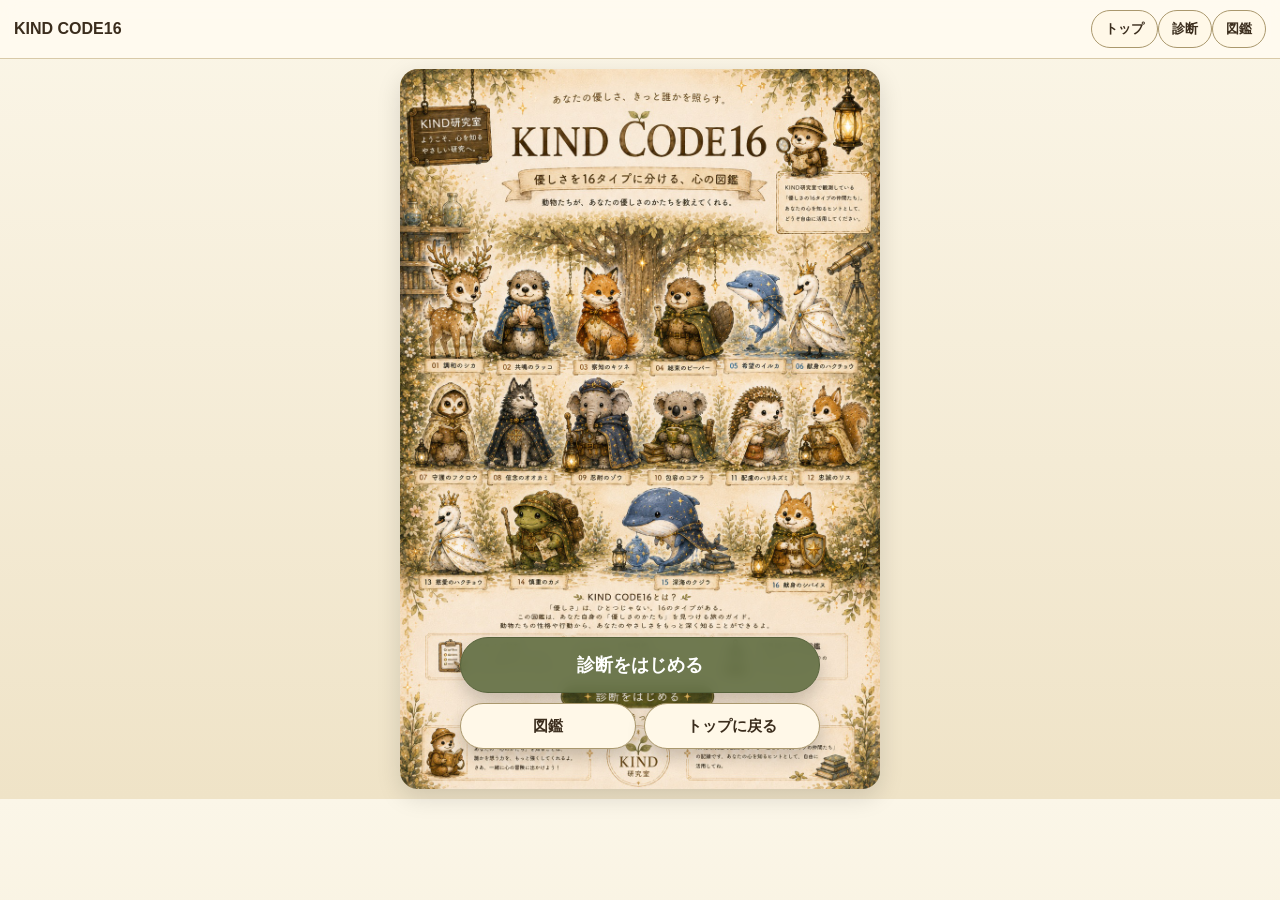
==== index.html @ 0dcf0dcd "Make home image controls clearer on mobile" ====
<!doctype html><html lang="ja"><head><meta charset="utf-8"><meta name="viewport" content="width=device-width,initial-scale=1"><title>KIND CODE16 動物版</title><link rel="stylesheet" href="style.css?v=20260630-2"></head><body data-page="home">
<header class="bar"><b>KIND CODE16</b><nav><button data-go="home">トップ</button><button data-go="quiz">診断</button><button data-go="book">図鑑</button></nav></header>
<main>
<section id="home" class="page home active"><div class="homeHero"><img class="hero" src="topgzo.jpg" alt="KIND CODE16トップ"><div class="heroActions"><button class="heroStart" data-go="quiz" aria-label="診断をはじめる">診断をはじめる</button><div class="heroSubActions"><button data-go="book">図鑑</button><button data-go="home">トップに戻る</button></div></div></div></section>
<section id="quiz" class="page"><div class="card"><p id="progress"></p><h2 id="qtext"></h2><div id="answers"></div><button id="back">前へ</button></div></section>
<section id="result" class="page"><div class="card"><h2 id="resultTitle"></h2><p id="resultSub"></p><img id="resultImg" class="resultImg"><div class="row"><button data-go="quiz">もう一度診断</button><button data-go="book">図鑑を見る</button></div></div></section>
<section id="book" class="page"><h1>図鑑 - 動物タイプ -</h1><div class="tabs"><button onclick="showBook(0)">動物 1/2</button><button onclick="showBook(1)">動物 2/2</button><button onclick="showBook(2)">不思議 1/2</button><button onclick="showBook(3)">不思議 2/2</button></div><img id="bookImg" class="bookImg" src="animal1.jpeg"></section>
</main><script src="script.js"></script></body></html>
---- style.css ----
:root{--bg:#f7efdc;--ink:#3b2d1d;--green:#667248;--paper:#fffaf0}*{box-sizing:border-box}body{margin:0;background:linear-gradient(#fbf6e8,#efe3c7);color:var(--ink);font-family:-apple-system,BlinkMacSystemFont,'Hiragino Sans','Yu Gothic',sans-serif}.bar{position:sticky;top:0;z-index:10;background:rgba(255,250,240,.92);backdrop-filter:blur(8px);display:flex;justify-content:space-between;gap:10px;align-items:center;padding:10px 14px;border-bottom:1px solid #d8c9a8}.bar button,.card button,.tabs button,.heroActions button{border:1px solid #aa986d;background:#fff8e8;border-radius:999px;padding:9px 13px;color:var(--ink);font-weight:700}.page{display:none;max-width:820px;margin:auto;padding:14px}.page.active{display:block}.home{max-width:500px;padding:10px}.homeHero{position:relative;width:100%;margin:0 auto}.hero,.bookImg,.resultImg{width:100%;border-radius:18px;box-shadow:0 8px 25px #0002}.hero{display:block}.heroActions{position:absolute;left:50%;bottom:5.5%;width:min(86%,360px);transform:translateX(-50%);display:grid;gap:10px}.heroActions button{min-height:46px;box-shadow:0 8px 18px #0003;backdrop-filter:blur(6px);font-size:15px}.heroStart{background:rgba(102,114,72,.94)!important;color:white!important;border-color:#56623b!important;font-size:18px!important;min-height:56px!important}.heroSubActions{display:grid;grid-template-columns:1fr 1fr;gap:8px}.card{background:rgba(255,250,240,.9);border:1px solid #d8c9a8;border-radius:20px;padding:18px;box-shadow:0 8px 20px #0001}#qtext{font-size:22px;line-height:1.55}#answers{display:grid;gap:10px;margin:18px 0}#answers button{width:100%;font-size:16px;padding:14px;border-radius:14px;background:#fff}.row{display:flex;gap:10px;justify-content:center;flex-wrap:wrap}.resultImg{max-height:82vh;object-fit:contain;background:white}.tabs{display:grid;grid-template-columns:1fr 1fr;gap:8px;margin:12px 0}h1,h2{text-align:center}@media(max-width:520px){.bar{font-size:14px}.bar nav{display:flex;gap:4px}.bar button{padding:7px 8px}.page{padding:8px}.home{padding:6px}.card{padding:14px}.hero{border-radius:14px}.heroActions{bottom:4.5%;width:88%;gap:8px}.heroActions button{min-height:44px;padding:9px 10px}.heroStart{min-height:54px!important;font-size:17px!important}}
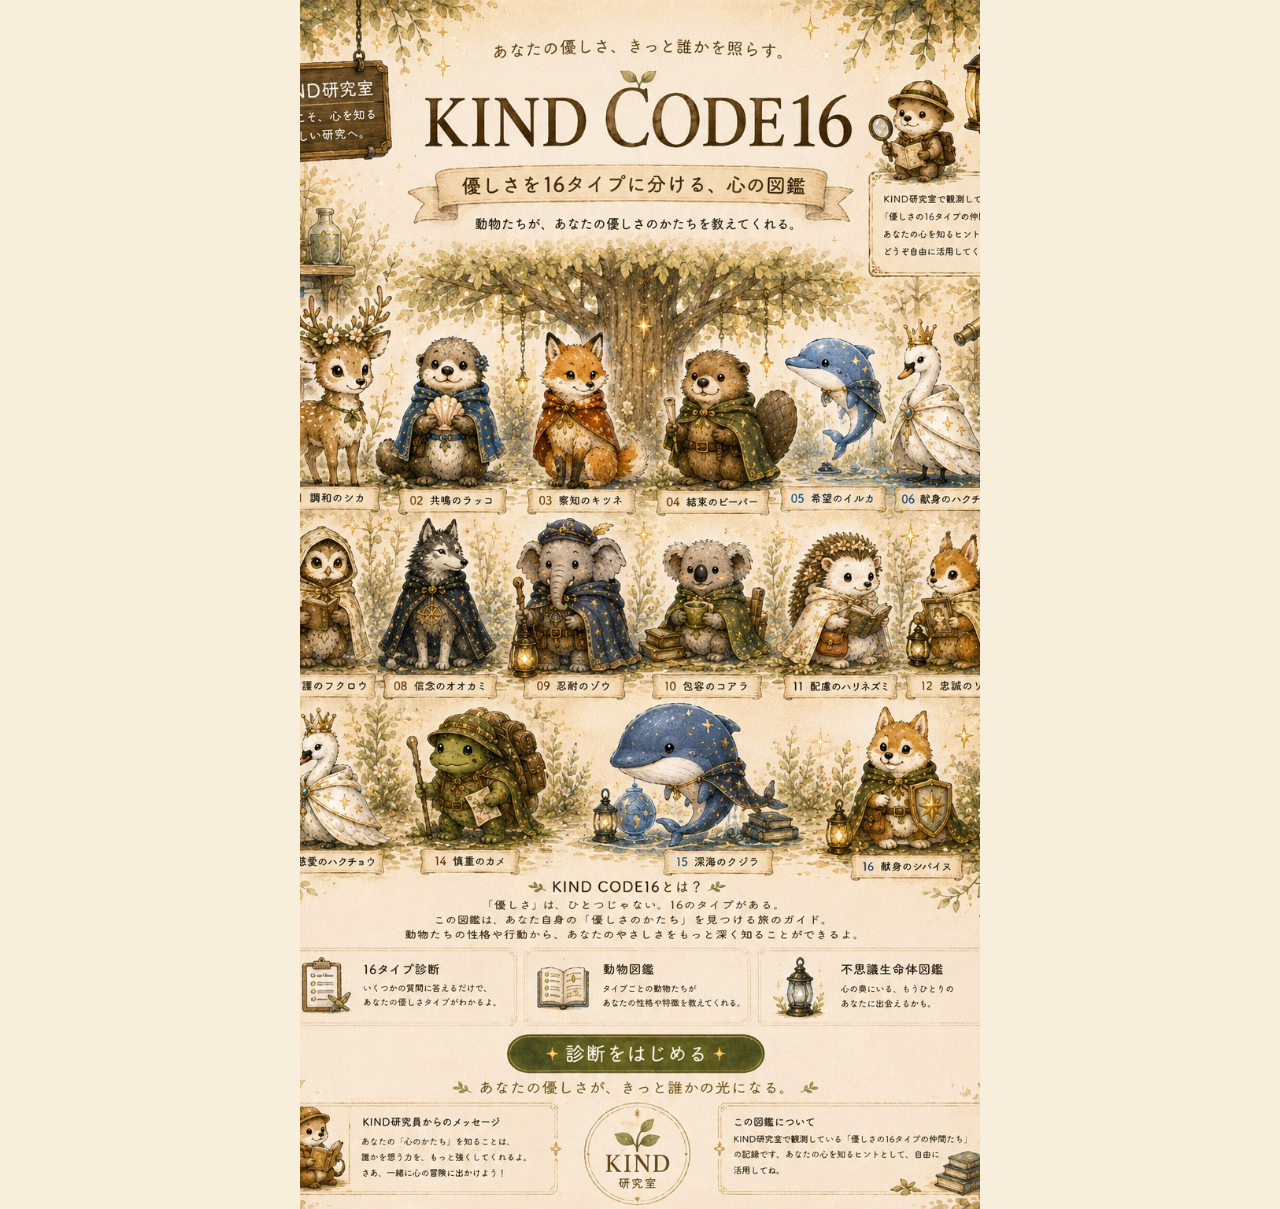
==== commit 2513421e: "Set top image frame to 9 by 16" ====
--- a/index.html
+++ b/index.html
@@ -1,8 +1,8 @@
-<!doctype html><html lang="ja"><head><meta charset="utf-8"><meta name="viewport" content="width=device-width,initial-scale=1"><title>KIND CODE16 動物版</title><link rel="stylesheet" href="style.css?v=20260630-2"></head><body data-page="home">
-<header class="bar"><b>KIND CODE16</b><nav><button data-go="home">トップ</button><button data-go="quiz">診断</button><button data-go="book">図鑑</button></nav></header>
+<!doctype html><html lang="ja"><head><meta charset="utf-8"><meta name="viewport" content="width=device-width,initial-scale=1"><title>KIND CODE16 動物版</title><link rel="stylesheet" href="style.css?v=20260701-3"><style>body[data-page="home"]{margin:0;background:#f7efdc}.page{display:none}.page.active{display:block}.home{padding:0;margin:0 auto;max-width:none;overflow:hidden}.homeHero{position:relative;width:min(100vw,680px);aspect-ratio:9/16;margin:0 auto;overflow:hidden}.hero{display:block;width:100%;height:100%;object-fit:cover;object-position:center top;border:0;border-radius:0;box-shadow:none}.hotspot{position:absolute;display:block;border:0;background:transparent;color:transparent;font-size:0;line-height:0;padding:0;cursor:pointer;-webkit-tap-highlight-color:rgba(102,114,72,.22)}.hotspot:focus-visible{outline:3px solid rgba(102,114,72,.8);outline-offset:2px;background:rgba(255,248,232,.16)}.hotspotQuizCard{left:0;top:76.4%;width:32%;height:6.3%}.hotspotAnimal{left:32.8%;top:76.4%;width:34.4%;height:6.3%}.hotspotMystery{left:68%;top:76.4%;width:32%;height:6.3%}.hotspotStart{left:31%;top:85.5%;width:38%;height:4.6%;border-radius:999px}@media(max-width:520px){.homeHero{width:100vw}}</style></head><body data-page="home">
 <main>
-<section id="home" class="page home active"><div class="homeHero"><img class="hero" src="topgzo.jpg" alt="KIND CODE16トップ"><div class="heroActions"><button class="heroStart" data-go="quiz" aria-label="診断をはじめる">診断をはじめる</button><div class="heroSubActions"><button data-go="book">図鑑</button><button data-go="home">トップに戻る</button></div></div></div></section>
+<section id="home" class="page home active"><div class="homeHero"><img class="hero" src="topgzo.jpg" alt="KIND CODE16トップ"><button class="hotspot hotspotQuizCard" data-go="quiz" aria-label="16タイプ診断">16タイプ診断</button><button class="hotspot hotspotAnimal" data-go="animalBook" aria-label="動物図鑑">動物図鑑</button><button class="hotspot hotspotMystery" data-go="mysteryBook" aria-label="不思議生命体図鑑">不思議生命体図鑑</button><button class="hotspot hotspotStart" data-go="quiz" aria-label="診断をはじめる">診断をはじめる</button></div></section>
 <section id="quiz" class="page"><div class="card"><p id="progress"></p><h2 id="qtext"></h2><div id="answers"></div><button id="back">前へ</button></div></section>
-<section id="result" class="page"><div class="card"><h2 id="resultTitle"></h2><p id="resultSub"></p><img id="resultImg" class="resultImg"><div class="row"><button data-go="quiz">もう一度診断</button><button data-go="book">図鑑を見る</button></div></div></section>
-<section id="book" class="page"><h1>図鑑 - 動物タイプ -</h1><div class="tabs"><button onclick="showBook(0)">動物 1/2</button><button onclick="showBook(1)">動物 2/2</button><button onclick="showBook(2)">不思議 1/2</button><button onclick="showBook(3)">不思議 2/2</button></div><img id="bookImg" class="bookImg" src="animal1.jpeg"></section>
-</main><script src="script.js"></script></body></html>
+<section id="result" class="page"><div class="card"><h2 id="resultTitle"></h2><p id="resultSub"></p><img id="resultImg" class="resultImg"><div class="row"><button data-go="quiz">もう一度診断</button><button data-go="home">トップへ戻る</button></div></div></section>
+<section id="animalBook" class="page bookPage"><h1>動物図鑑</h1><div class="bookPages"><img class="bookImg" src="animal1.jpeg" alt="動物図鑑 1から8"><img class="bookImg" src="animal2.jpeg" alt="動物図鑑 9から16"></div></section>
+<section id="mysteryBook" class="page bookPage"><h1>不思議生命体図鑑</h1><div class="bookPages"><img class="bookImg" src="mystery1.jpeg" alt="不思議生命体図鑑 1から8"><img class="bookImg" src="mystery2.jpeg" alt="不思議生命体図鑑 9から16"></div></section>
+</main><script src="script.js?v=20260701-3"></script></body></html>
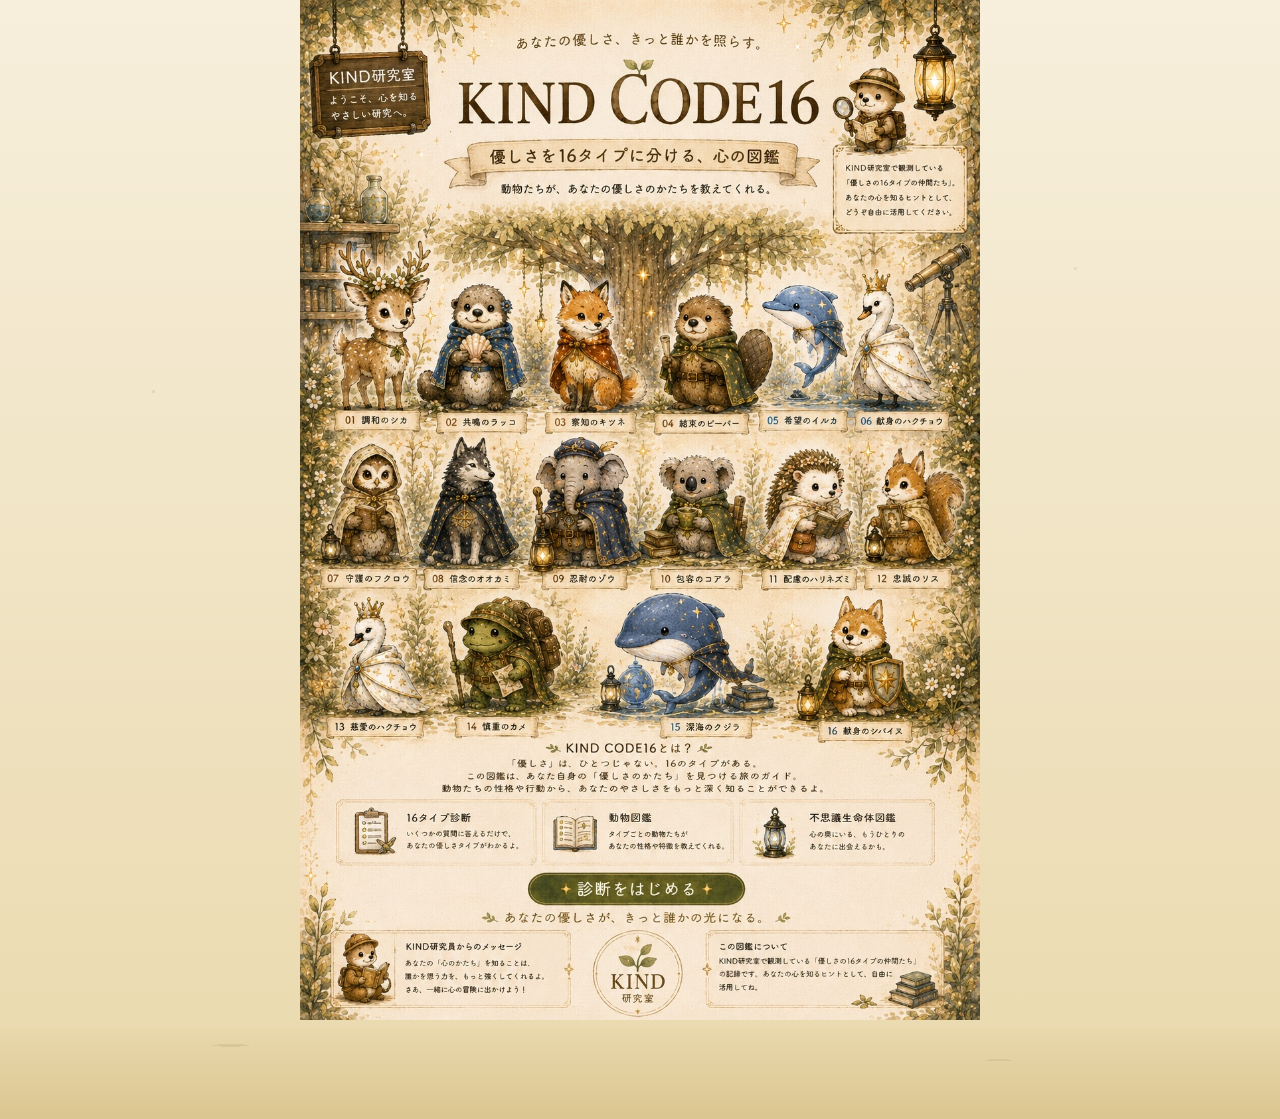
==== commit b0cdf158: "Add animal companion area to quiz" ====
--- a/index.html
+++ b/index.html
@@ -1,8 +1,8 @@
-<!doctype html><html lang="ja"><head><meta charset="utf-8"><meta name="viewport" content="width=device-width,initial-scale=1"><title>KIND CODE16 動物版</title><link rel="stylesheet" href="style.css?v=20260701-3"><style>body[data-page="home"]{margin:0;background:#f7efdc}.page{display:none}.page.active{display:block}.home{padding:0;margin:0 auto;max-width:none;overflow:hidden}.homeHero{position:relative;width:min(100vw,680px);aspect-ratio:9/16;margin:0 auto;overflow:hidden}.hero{display:block;width:100%;height:100%;object-fit:cover;object-position:center top;border:0;border-radius:0;box-shadow:none}.hotspot{position:absolute;display:block;border:0;background:transparent;color:transparent;font-size:0;line-height:0;padding:0;cursor:pointer;-webkit-tap-highlight-color:rgba(102,114,72,.22)}.hotspot:focus-visible{outline:3px solid rgba(102,114,72,.8);outline-offset:2px;background:rgba(255,248,232,.16)}.hotspotQuizCard{left:0;top:76.4%;width:32%;height:6.3%}.hotspotAnimal{left:32.8%;top:76.4%;width:34.4%;height:6.3%}.hotspotMystery{left:68%;top:76.4%;width:32%;height:6.3%}.hotspotStart{left:31%;top:85.5%;width:38%;height:4.6%;border-radius:999px}@media(max-width:520px){.homeHero{width:100vw}}</style></head><body data-page="home">
+<!doctype html><html lang="ja"><head><meta charset="utf-8"><meta name="viewport" content="width=device-width,initial-scale=1"><title>KIND CODE16 動物版</title><link rel="stylesheet" href="style.css?v=20260701-7"><style>body[data-page="home"]{margin:0;background:#f4ead0}.page{display:none}.page.active{display:block}.home{padding:0;margin:0 auto;max-width:none;min-height:100svh;overflow:hidden;background:radial-gradient(circle at 12% 35%,rgba(143,126,78,.18) 0 1px,transparent 2px),radial-gradient(circle at 84% 24%,rgba(143,126,78,.16) 0 1px,transparent 2px),linear-gradient(#f7efdc,#ead9ad)}.homeHero{position:relative;width:min(100vw,680px);aspect-ratio:100/151;margin:0 auto;overflow:hidden}.home::after{content:"";display:block;height:max(92px,calc(100svh - min(100vw,680px) * 1.51));background:radial-gradient(ellipse at 18% 20%,rgba(112,126,70,.16) 0 18px,transparent 19px),radial-gradient(ellipse at 78% 36%,rgba(132,110,61,.14) 0 14px,transparent 15px),linear-gradient(#ead9ad,#d9c48e);opacity:.9}.hero{display:block;width:100%;height:100%;object-fit:contain;object-position:center top;border:0;border-radius:0;box-shadow:none}.hotspot{position:absolute;display:block;border:0;background:transparent;color:transparent;font-size:0;line-height:0;padding:0;cursor:pointer;-webkit-tap-highlight-color:rgba(102,114,72,.22)}.hotspot:focus-visible{outline:3px solid rgba(102,114,72,.8);outline-offset:2px;background:rgba(255,248,232,.16)}.hotspotQuizCard{left:5.5%;top:75.9%;width:29%;height:6.3%}.hotspotAnimal{left:35.5%;top:75.9%;width:29%;height:6.3%}.hotspotMystery{left:65.5%;top:75.9%;width:29%;height:6.3%}.hotspotStart{left:34%;top:85.0%;width:32%;height:4.6%;border-radius:999px}@media(max-width:520px){.homeHero{width:100vw}.home::after{height:max(108px,calc(100svh - 151vw))}}</style></head><body data-page="home">
 <main>
 <section id="home" class="page home active"><div class="homeHero"><img class="hero" src="topgzo.jpg" alt="KIND CODE16トップ"><button class="hotspot hotspotQuizCard" data-go="quiz" aria-label="16タイプ診断">16タイプ診断</button><button class="hotspot hotspotAnimal" data-go="animalBook" aria-label="動物図鑑">動物図鑑</button><button class="hotspot hotspotMystery" data-go="mysteryBook" aria-label="不思議生命体図鑑">不思議生命体図鑑</button><button class="hotspot hotspotStart" data-go="quiz" aria-label="診断をはじめる">診断をはじめる</button></div></section>
-<section id="quiz" class="page"><div class="card"><p id="progress"></p><h2 id="qtext"></h2><div id="answers"></div><button id="back">前へ</button></div></section>
+<section id="quiz" class="page quizPage"><div class="quizAnimalStage"><img id="quizAnimal" alt="質問の案内役"></div><div class="card quizCard"><p id="progress"></p><h2 id="qtext"></h2><div id="answers"></div><button id="back">前へ</button></div></section>
 <section id="result" class="page"><div class="card"><h2 id="resultTitle"></h2><p id="resultSub"></p><img id="resultImg" class="resultImg"><div class="row"><button data-go="quiz">もう一度診断</button><button data-go="home">トップへ戻る</button></div></div></section>
 <section id="animalBook" class="page bookPage"><h1>動物図鑑</h1><div class="bookPages"><img class="bookImg" src="animal1.jpeg" alt="動物図鑑 1から8"><img class="bookImg" src="animal2.jpeg" alt="動物図鑑 9から16"></div></section>
 <section id="mysteryBook" class="page bookPage"><h1>不思議生命体図鑑</h1><div class="bookPages"><img class="bookImg" src="mystery1.jpeg" alt="不思議生命体図鑑 1から8"><img class="bookImg" src="mystery2.jpeg" alt="不思議生命体図鑑 9から16"></div></section>
-</main><script src="script.js?v=20260701-3"></script></body></html>
+</main><script src="script.js?v=20260701-7"></script></body></html>
--- a/style.css
+++ b/style.css
@@ -1 +1 @@
-:root{--bg:#f7efdc;--ink:#3b2d1d;--green:#667248;--paper:#fffaf0}*{box-sizing:border-box}body{margin:0;background:linear-gradient(#fbf6e8,#efe3c7);color:var(--ink);font-family:-apple-system,BlinkMacSystemFont,'Hiragino Sans','Yu Gothic',sans-serif}.bar{position:sticky;top:0;z-index:10;background:rgba(255,250,240,.92);backdrop-filter:blur(8px);display:flex;justify-content:space-between;gap:10px;align-items:center;padding:10px 14px;border-bottom:1px solid #d8c9a8}.bar button,.card button,.tabs button,.heroActions button{border:1px solid #aa986d;background:#fff8e8;border-radius:999px;padding:9px 13px;color:var(--ink);font-weight:700}.page{display:none;max-width:820px;margin:auto;padding:14px}.page.active{display:block}.home{max-width:500px;padding:10px}.homeHero{position:relative;width:100%;margin:0 auto}.hero,.bookImg,.resultImg{width:100%;border-radius:18px;box-shadow:0 8px 25px #0002}.hero{display:block}.heroActions{position:absolute;left:50%;bottom:5.5%;width:min(86%,360px);transform:translateX(-50%);display:grid;gap:10px}.heroActions button{min-height:46px;box-shadow:0 8px 18px #0003;backdrop-filter:blur(6px);font-size:15px}.heroStart{background:rgba(102,114,72,.94)!important;color:white!important;border-color:#56623b!important;font-size:18px!important;min-height:56px!important}.heroSubActions{display:grid;grid-template-columns:1fr 1fr;gap:8px}.card{background:rgba(255,250,240,.9);border:1px solid #d8c9a8;border-radius:20px;padding:18px;box-shadow:0 8px 20px #0001}#qtext{font-size:22px;line-height:1.55}#answers{display:grid;gap:10px;margin:18px 0}#answers button{width:100%;font-size:16px;padding:14px;border-radius:14px;background:#fff}.row{display:flex;gap:10px;justify-content:center;flex-wrap:wrap}.resultImg{max-height:82vh;object-fit:contain;background:white}.tabs{display:grid;grid-template-columns:1fr 1fr;gap:8px;margin:12px 0}h1,h2{text-align:center}@media(max-width:520px){.bar{font-size:14px}.bar nav{display:flex;gap:4px}.bar button{padding:7px 8px}.page{padding:8px}.home{padding:6px}.card{padding:14px}.hero{border-radius:14px}.heroActions{bottom:4.5%;width:88%;gap:8px}.heroActions button{min-height:44px;padding:9px 10px}.heroStart{min-height:54px!important;font-size:17px!important}}
+:root{--bg:#f7efdc;--ink:#3b2d1d;--green:#667248;--paper:#fffaf0}*{box-sizing:border-box}body{margin:0;background:linear-gradient(#fbf6e8,#efe3c7);color:var(--ink);font-family:-apple-system,BlinkMacSystemFont,'Hiragino Sans','Yu Gothic',sans-serif}.page{display:none;max-width:820px;margin:auto;padding:14px}.page.active{display:block}.home{max-width:none;padding:0;min-height:100svh;overflow:hidden;background:radial-gradient(circle at 12% 35%,rgba(143,126,78,.18) 0 1px,transparent 2px),radial-gradient(circle at 84% 24%,rgba(143,126,78,.16) 0 1px,transparent 2px),linear-gradient(#f7efdc,#ead9ad)}.homeHero{position:relative;width:min(100vw,680px);aspect-ratio:100/151;margin:0 auto;overflow:hidden}.home::after{content:"";display:block;height:max(92px,calc(100svh - min(100vw,680px) * 1.51));background:radial-gradient(ellipse at 18% 20%,rgba(112,126,70,.16) 0 18px,transparent 19px),radial-gradient(ellipse at 78% 36%,rgba(132,110,61,.14) 0 14px,transparent 15px),linear-gradient(#ead9ad,#d9c48e);opacity:.9}.hero{display:block;width:100%;height:100%;object-fit:contain;object-position:center top;border:0;border-radius:0;box-shadow:none}.hotspot{position:absolute;display:block;border:0;background:transparent;color:transparent;font-size:0;line-height:0;padding:0;cursor:pointer;-webkit-tap-highlight-color:rgba(102,114,72,.22)}.hotspot:focus-visible{outline:3px solid rgba(102,114,72,.8);outline-offset:2px;background:rgba(255,248,232,.16)}.hotspotQuizCard{left:5.5%;top:75.9%;width:29%;height:6.3%}.hotspotAnimal{left:35.5%;top:75.9%;width:29%;height:6.3%}.hotspotMystery{left:65.5%;top:75.9%;width:29%;height:6.3%}.hotspotStart{left:34%;top:85.0%;width:32%;height:4.6%;border-radius:999px}.card{background:rgba(255,250,240,.9);border:1px solid #d8c9a8;border-radius:20px;padding:18px;box-shadow:0 8px 20px #0001}#qtext{font-size:22px;line-height:1.55}#answers{display:grid;gap:10px;margin:18px 0}#answers button,.card button{width:100%;font-size:16px;padding:14px;border:1px solid #aa986d;border-radius:14px;background:#fff8e8;color:var(--ink);font-weight:700}.row{display:flex;gap:10px;justify-content:center;flex-wrap:wrap}.row button{width:auto}.resultImg{width:100%;max-height:82vh;object-fit:contain;background:white;border-radius:18px;box-shadow:0 8px 25px #0002}.bookPage{max-width:760px}.bookPages{display:grid;gap:14px}.bookImg{display:block;width:100%;border-radius:14px;box-shadow:0 8px 25px #0002;background:white}h1,h2{text-align:center}@media(max-width:520px){.page{padding:8px}.home{padding:0}.homeHero{width:100vw}.home::after{height:max(108px,calc(100svh - 151vw))}.card{padding:14px}.bookPage{padding:10px}.bookPages{gap:10px}.bookImg{border-radius:10px}#qtext{font-size:20px}}
